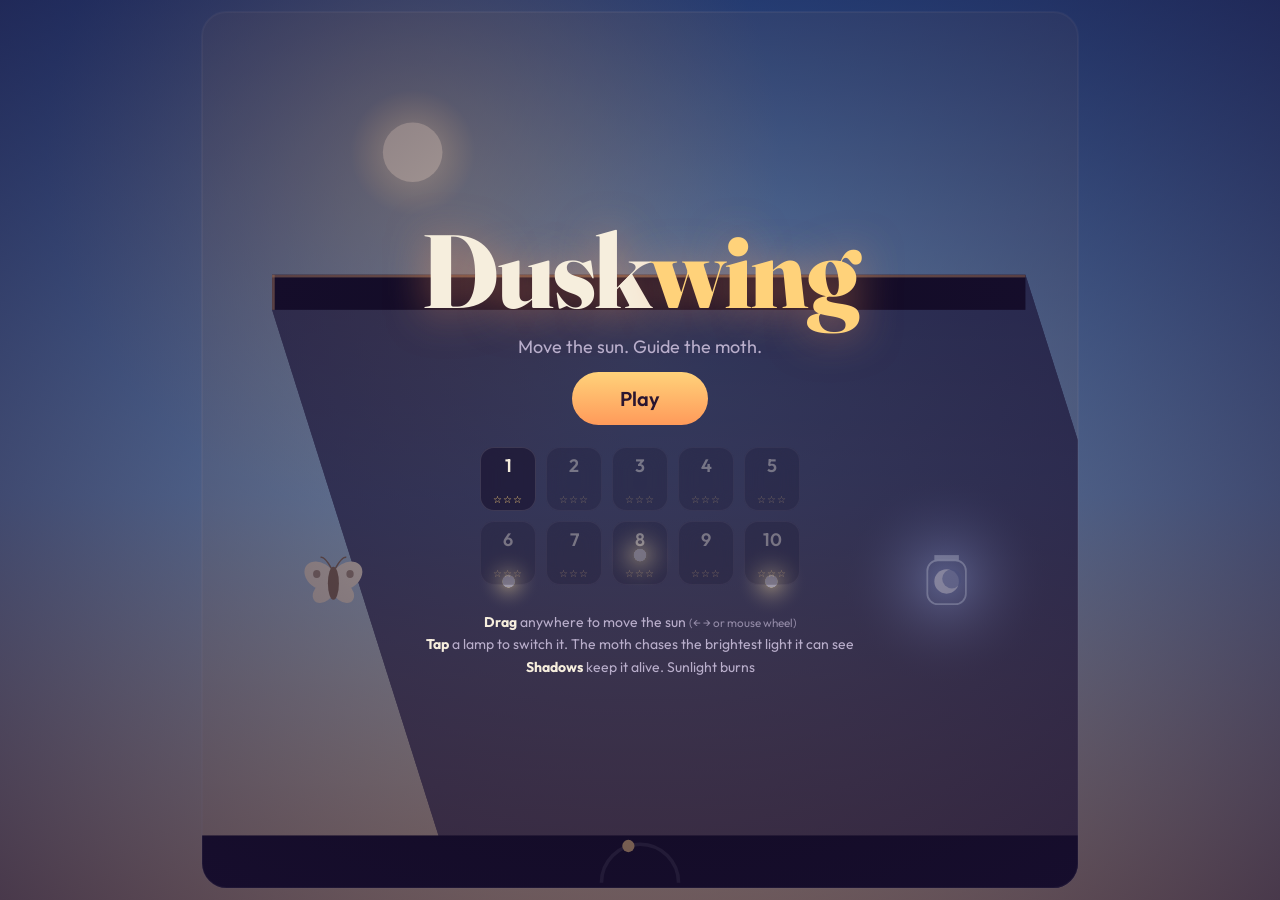
==== index.html @ 758e4d77 "Duskwing: move the sun, guide the moth 2D light-and-shadow puzzle game for phone and PC. Directional" ====
<!doctype html>
<html lang="en">
<head>
  <meta charset="utf-8">
  <meta name="viewport" content="width=device-width, initial-scale=1, viewport-fit=cover, user-scalable=no">
  <title>Duskwing</title>
  <meta name="description" content="Move the sun. Guide the moth. A 2D shadow-and-light puzzle game for phone and PC.">
  <meta name="theme-color" content="#1b1036">
  <meta property="og:title" content="Duskwing: move the sun, guide the moth">
  <meta property="og:description" content="Sunlight burns. Shadows are safe. Lamps lure. Can you get the moth to the moon jar?">
  <meta property="og:type" content="website">
  <link rel="icon" href="icon.svg" type="image/svg+xml">
  <link rel="manifest" href="manifest.webmanifest">
  <link rel="apple-touch-icon" href="icon.svg">
  <meta name="apple-mobile-web-app-capable" content="yes">
  <meta name="apple-mobile-web-app-status-bar-style" content="black-translucent">
  <link rel="preconnect" href="https://fonts.googleapis.com">
  <link rel="preconnect" href="https://fonts.gstatic.com" crossorigin>
  <link href="https://fonts.googleapis.com/css2?family=Fraunces:opsz,wght@9..144,600;9..144,800&family=Outfit:wght@400;600&display=swap" rel="stylesheet">
  <link rel="stylesheet" href="css/style.css">
</head>
<body>
  <canvas id="game" aria-label="Duskwing game"></canvas>

  <header id="hud" class="hud" hidden>
    <button id="btn-menu" class="icon" aria-label="Levels">☰</button>
    <div class="hud-title"><b id="hud-level">1</b><span id="hud-name"></span></div>
    <div class="hud-stats"><span id="hud-pollen">🌼 0/0</span><span id="hud-time">0.0s</span></div>
    <button id="btn-restart" class="icon" aria-label="Restart (R)">↻</button>
    <button id="btn-sound" class="icon" aria-label="Toggle sound">🔊</button>
  </header>

  <div id="hint" class="hint" hidden></div>
  <button id="btn-release" class="release" hidden>Release <span>▶</span></button>

  <section id="menu" class="screen">
    <h1>Dusk<span>wing</span></h1>
    <p class="tag">Move the sun. Guide the moth.</p>
    <button id="btn-play" class="primary big">Play</button>
    <div id="levels" class="levels"></div>
    <ul class="how">
      <li><b>Drag</b> anywhere to move the sun <small>(← → or mouse wheel)</small></li>
      <li><b>Tap</b> a lamp to switch it. The moth chases the brightest light it can see</li>
      <li><b>Shadows</b> keep it alive. Sunlight burns</li>
    </ul>
  </section>

  <section id="result" class="modal" hidden>
    <div class="card">
      <h2 id="res-title"></h2>
      <div id="res-stars" class="stars"></div>
      <p id="res-detail"></p>
      <div class="row">
        <button id="res-retry">Retry</button>
        <button id="res-next" class="primary">Next</button>
      </div>
      <button id="res-share" class="ghost">Share your run</button>
    </div>
  </section>

  <div id="toast" class="toast" role="status"></div>

  <script type="module" src="js/main.js"></script>
</body>
</html>
---- css/style.css ----
:root {
  --ink: #f6eedd;
  --muted: #b9aecb;
  --glass: rgba(20, 12, 40, 0.55);
  --line: rgba(255, 255, 255, 0.12);
  --sun: #ffd27a;
  --sun-deep: #ff9a5a;
  --night: #1b1036;
  --safe-t: env(safe-area-inset-top, 0px);
  --safe-b: env(safe-area-inset-bottom, 0px);
}

* { box-sizing: border-box; }

html, body {
  margin: 0;
  height: 100%;
  overflow: hidden;
  background: var(--night);
  color: var(--ink);
  font-family: 'Outfit', system-ui, sans-serif;
  overscroll-behavior: none;
  -webkit-tap-highlight-color: transparent;
  user-select: none;
  -webkit-user-select: none;
  -webkit-touch-callout: none;
}

[hidden] { display: none !important; }

canvas {
  position: fixed;
  inset: 0;
  display: block;
  touch-action: none;
  cursor: grab;
}
canvas.dragging { cursor: grabbing; }
canvas.over-lamp { cursor: pointer; }

button {
  font: inherit;
  color: inherit;
  border: 1px solid var(--line);
  background: var(--glass);
  backdrop-filter: blur(10px);
  -webkit-backdrop-filter: blur(10px);
  border-radius: 14px;
  padding: 10px 16px;
  cursor: pointer;
  touch-action: manipulation;
  transition: transform 0.12s ease, background 0.2s ease;
}
button:active { transform: scale(0.96); }
@media (hover: hover) { button:hover { background: rgba(60, 40, 100, 0.6); } }
button:focus-visible { outline: 2px solid var(--sun); outline-offset: 2px; }

button.primary {
  background: linear-gradient(180deg, var(--sun), var(--sun-deep));
  color: #2a1530;
  border: none;
  font-weight: 600;
}
button.ghost { background: transparent; border-color: transparent; color: var(--muted); }

.icon { width: 44px; height: 44px; padding: 0; font-size: 20px; flex: none; }

.hud {
  position: fixed;
  top: calc(var(--safe-t) + 8px);
  left: 12px;
  right: 12px;
  display: flex;
  align-items: center;
  gap: 8px;
  z-index: 2;
}
.hud-title {
  flex: 1;
  min-width: 0;
  display: flex;
  gap: 8px;
  align-items: baseline;
  font-family: 'Fraunces', serif;
  font-size: 18px;
  white-space: nowrap;
  overflow: hidden;
  text-overflow: ellipsis;
  text-shadow: 0 1px 8px rgba(0, 0, 0, 0.5);
}
.hud-title b { color: var(--sun); }
.hud-stats {
  display: flex;
  gap: 10px;
  font-variant-numeric: tabular-nums;
  background: var(--glass);
  border: 1px solid var(--line);
  border-radius: 14px;
  padding: 10px 12px;
  font-size: 14px;
}

.hint {
  position: fixed;
  top: calc(var(--safe-t) + 60px);
  left: 16px;
  right: 16px;
  min-height: 40px;
  display: flex;
  align-items: center;
  justify-content: center;
  text-align: center;
  font-size: 15px;
  line-height: 1.3;
  color: var(--ink);
  text-shadow: 0 1px 10px rgba(0, 0, 0, 0.6);
  pointer-events: none;
  z-index: 2;
}

.release {
  position: fixed;
  left: 50%;
  bottom: calc(var(--safe-b) + 14px);
  transform: translateX(-50%);
  font-size: 18px;
  font-weight: 600;
  padding: 14px 32px;
  border-radius: 999px;
  background: linear-gradient(180deg, var(--sun), var(--sun-deep));
  color: #2a1530;
  border: none;
  box-shadow: 0 8px 30px rgba(255, 154, 90, 0.45);
  animation: breathe 2.4s ease-in-out infinite;
  z-index: 2;
}
.release:active { transform: translateX(-50%) scale(0.96); }
@keyframes breathe { 50% { box-shadow: 0 8px 44px rgba(255, 210, 122, 0.7); } }

.screen {
  position: fixed;
  inset: 0;
  overflow-y: auto;
  display: flex;
  flex-direction: column;
  align-items: center;
  justify-content: center;
  gap: 14px;
  padding: calc(var(--safe-t) + 24px) 16px calc(var(--safe-b) + 24px);
  background: radial-gradient(ellipse at 50% 40%, rgba(27, 16, 54, 0.25), rgba(27, 16, 54, 0.8));
  z-index: 3;
}
.screen h1 {
  font-family: 'Fraunces', serif;
  font-weight: 800;
  font-size: clamp(52px, 14vw, 104px);
  line-height: 0.95;
  margin: 0;
  letter-spacing: -0.02em;
  text-shadow: 0 4px 40px rgba(255, 154, 90, 0.5);
}
.screen h1 span { color: var(--sun); }
.tag { margin: 0; color: var(--muted); font-size: 18px; }
.big { font-size: 20px; padding: 14px 48px; border-radius: 999px; }

.levels {
  display: grid;
  grid-template-columns: repeat(5, 56px);
  gap: 10px;
  margin-top: 8px;
}
.levels button {
  width: 56px;
  height: 64px;
  padding: 6px 0 4px;
  display: flex;
  flex-direction: column;
  align-items: center;
  justify-content: space-between;
  font-weight: 600;
  font-size: 18px;
}
.levels button small { font-size: 10px; letter-spacing: 1px; color: var(--sun); font-weight: 400; }
.levels button:disabled { opacity: 0.35; cursor: not-allowed; }

.how {
  list-style: none;
  padding: 0;
  margin: 12px 0 0;
  max-width: 440px;
  color: var(--muted);
  font-size: 14px;
  line-height: 1.6;
  text-align: center;
}
.how b { color: var(--ink); }
.how small { opacity: 0.7; }

.modal {
  position: fixed;
  inset: 0;
  display: grid;
  place-items: center;
  padding: 16px;
  background: rgba(10, 6, 24, 0.45);
  z-index: 4;
  animation: fadein 0.3s ease;
}
.card {
  width: min(100%, 360px);
  padding: 24px 20px 14px;
  border-radius: 24px;
  background: rgba(24, 14, 48, 0.85);
  border: 1px solid var(--line);
  backdrop-filter: blur(16px);
  -webkit-backdrop-filter: blur(16px);
  text-align: center;
  animation: pop 0.35s cubic-bezier(0.2, 0.9, 0.3, 1.2);
}
.card h2 { font-family: 'Fraunces', serif; font-size: 28px; margin: 0 0 6px; }
.card p { color: var(--muted); margin: 6px 0 16px; }
.stars { font-size: 36px; letter-spacing: 6px; min-height: 44px; }
.stars .off { opacity: 0.2; filter: grayscale(1); }
.row { display: flex; gap: 10px; }
.row button { flex: 1; padding: 12px; }
.card .ghost { margin-top: 8px; width: 100%; }

@keyframes pop { from { transform: scale(0.85); opacity: 0; } }
@keyframes fadein { from { opacity: 0; } }

.toast {
  position: fixed;
  left: 50%;
  bottom: calc(var(--safe-b) + 84px);
  transform: translate(-50%, 20px);
  padding: 10px 16px;
  border-radius: 12px;
  background: rgba(24, 14, 48, 0.9);
  opacity: 0;
  pointer-events: none;
  transition: opacity 0.25s ease, transform 0.25s ease;
  z-index: 5;
}
.toast.show { opacity: 1; transform: translate(-50%, 0); }

@media (max-width: 480px) {
  .hud { gap: 6px; left: 8px; right: 8px; }
  .hud-title { font-size: 15px; }
  .hud-stats { padding: 10px 8px; gap: 6px; font-size: 13px; }
  .icon { width: 40px; height: 40px; }
}

@media (prefers-reduced-motion: reduce) {
  .release, .card, .modal { animation: none; }
}
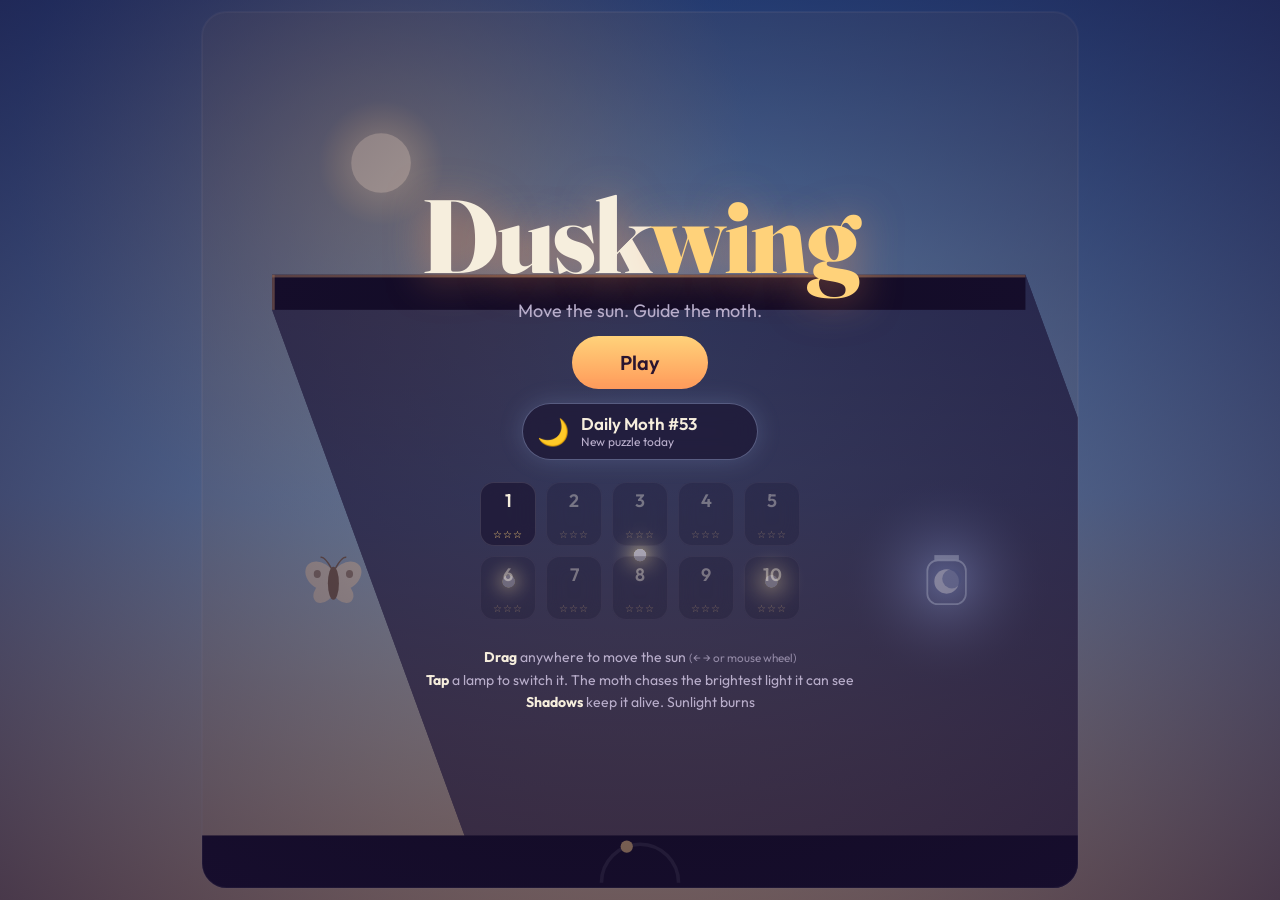
==== commit 960eb29e: "Add Daily Moth challenge and og.png link preview - Daily Moth: one solver-verified remix per day (mi" ====
--- a/index.html
+++ b/index.html
@@ -9,6 +9,19 @@
   <meta property="og:title" content="Duskwing: move the sun, guide the moth">
   <meta property="og:description" content="Sunlight burns. Shadows are safe. Lamps lure. Can you get the moth to the moon jar?">
   <meta property="og:type" content="website">
+  <meta property="og:url" content="https://onose-a-j.github.io/duskwing/">
+  <meta property="og:site_name" content="Duskwing">
+  <meta property="og:image" content="https://onose-a-j.github.io/duskwing/og.png">
+  <meta property="og:image:secure_url" content="https://onose-a-j.github.io/duskwing/og.png">
+  <meta property="og:image:type" content="image/png">
+  <meta property="og:image:width" content="1200">
+  <meta property="og:image:height" content="630">
+  <meta property="og:image:alt" content="Duskwing: a moth flies through a rooftop shadow towards a glowing moon jar at dusk">
+  <meta name="twitter:card" content="summary_large_image">
+  <meta name="twitter:title" content="Duskwing: move the sun, guide the moth">
+  <meta name="twitter:description" content="Sunlight burns. Shadows are safe. Lamps lure. Can you get the moth to the moon jar?">
+  <meta name="twitter:image" content="https://onose-a-j.github.io/duskwing/og.png">
+  <link rel="canonical" href="https://onose-a-j.github.io/duskwing/">
   <link rel="icon" href="icon.svg" type="image/svg+xml">
   <link rel="manifest" href="manifest.webmanifest">
   <link rel="apple-touch-icon" href="icon.svg">
@@ -37,6 +50,7 @@
     <h1>Dusk<span>wing</span></h1>
     <p class="tag">Move the sun. Guide the moth.</p>
     <button id="btn-play" class="primary big">Play</button>
+    <button id="btn-daily" class="daily"><span class="daily-moon" aria-hidden="true">🌙</span><span class="daily-text"><b>Daily Moth <span id="daily-num"></span></b><small id="daily-sub">New puzzle today</small></span></button>
     <div id="levels" class="levels"></div>
     <ul class="how">
       <li><b>Drag</b> anywhere to move the sun <small>(← → or mouse wheel)</small></li>
--- a/css/style.css
+++ b/css/style.css
@@ -163,6 +163,23 @@
 .tag { margin: 0; color: var(--muted); font-size: 18px; }
 .big { font-size: 20px; padding: 14px 48px; border-radius: 999px; }
 
+.daily {
+  display: flex;
+  align-items: center;
+  gap: 12px;
+  min-width: 236px;
+  padding: 10px 20px 10px 14px;
+  border-radius: 999px;
+  border-color: rgba(190, 210, 255, 0.35);
+  box-shadow: 0 0 24px rgba(170, 205, 255, 0.18);
+  text-align: left;
+}
+.daily-moon { font-size: 26px; line-height: 1; }
+.daily-text { display: flex; flex-direction: column; line-height: 1.2; }
+.daily-text b { font-weight: 600; font-size: 17px; }
+.daily-text small { color: var(--muted); font-size: 12px; }
+.daily.done .daily-text small { color: var(--sun); letter-spacing: 0.5px; }
+
 .levels {
   display: grid;
   grid-template-columns: repeat(5, 56px);
